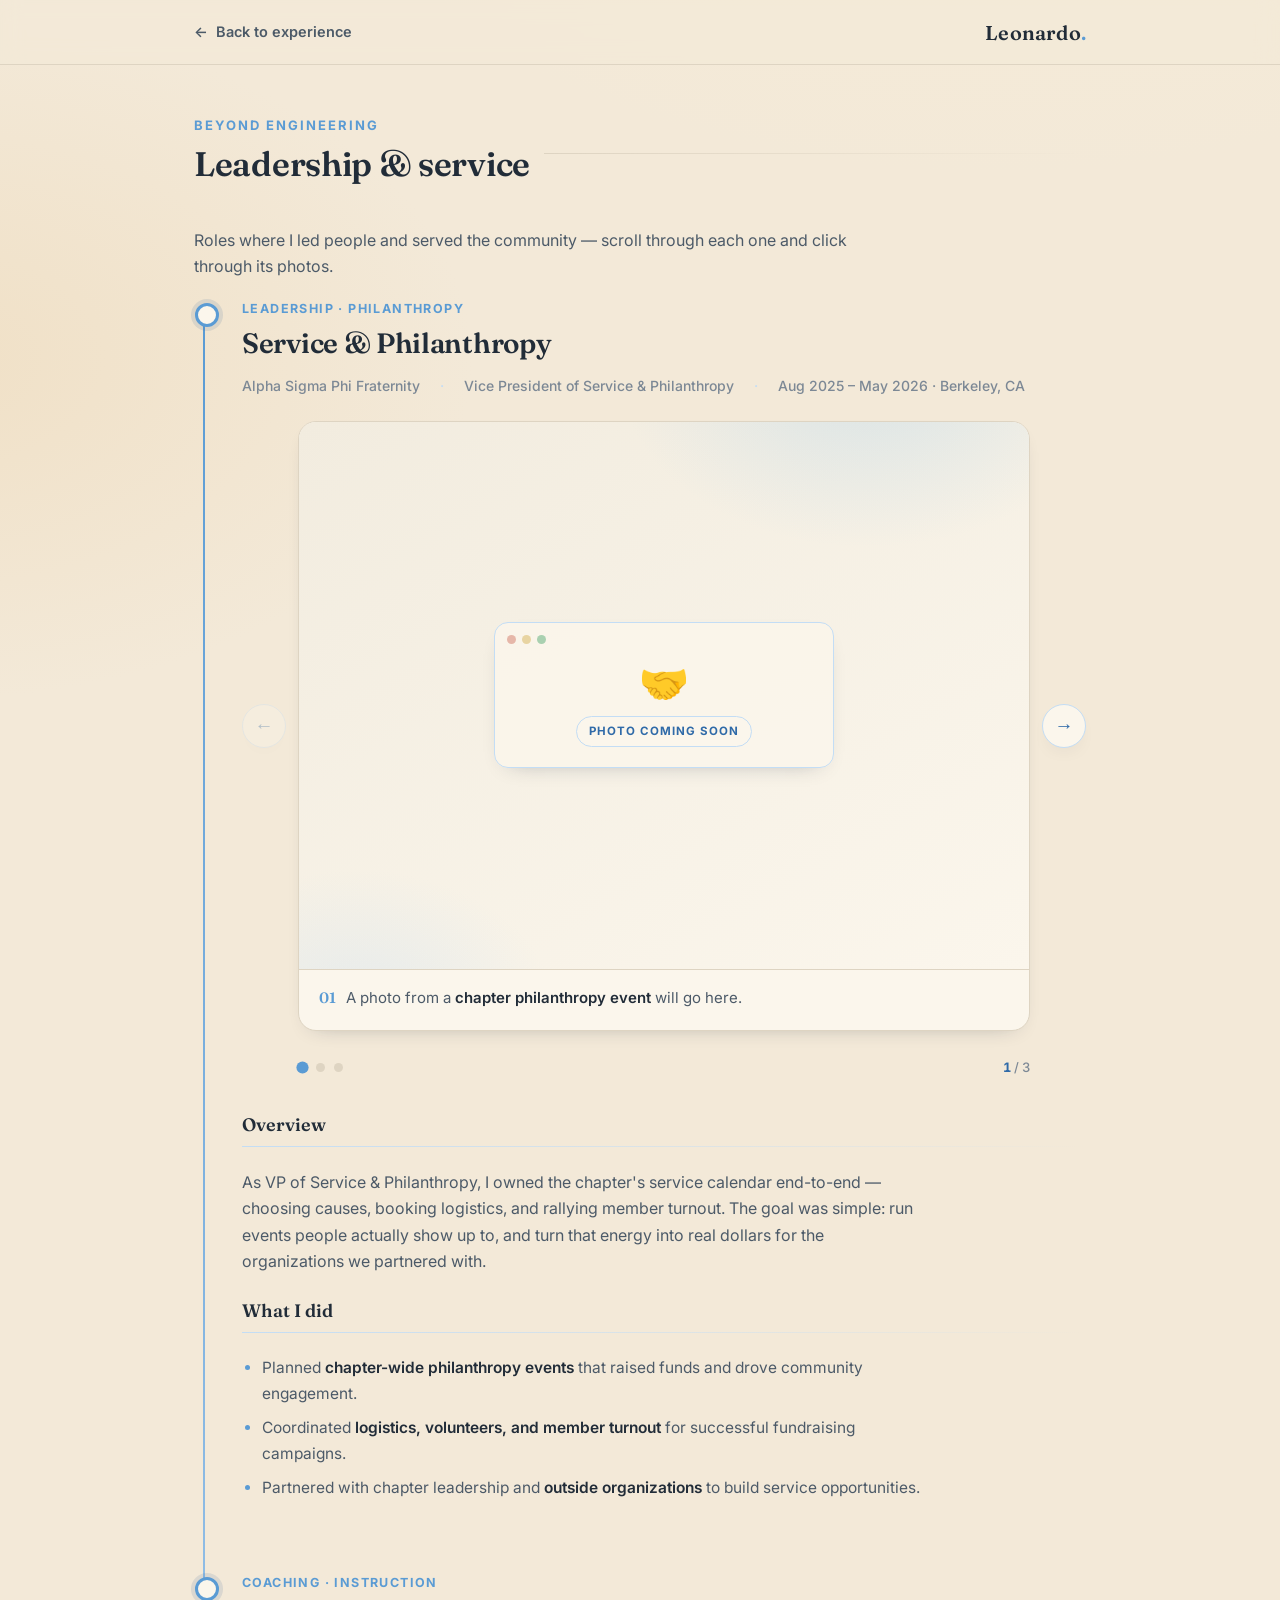
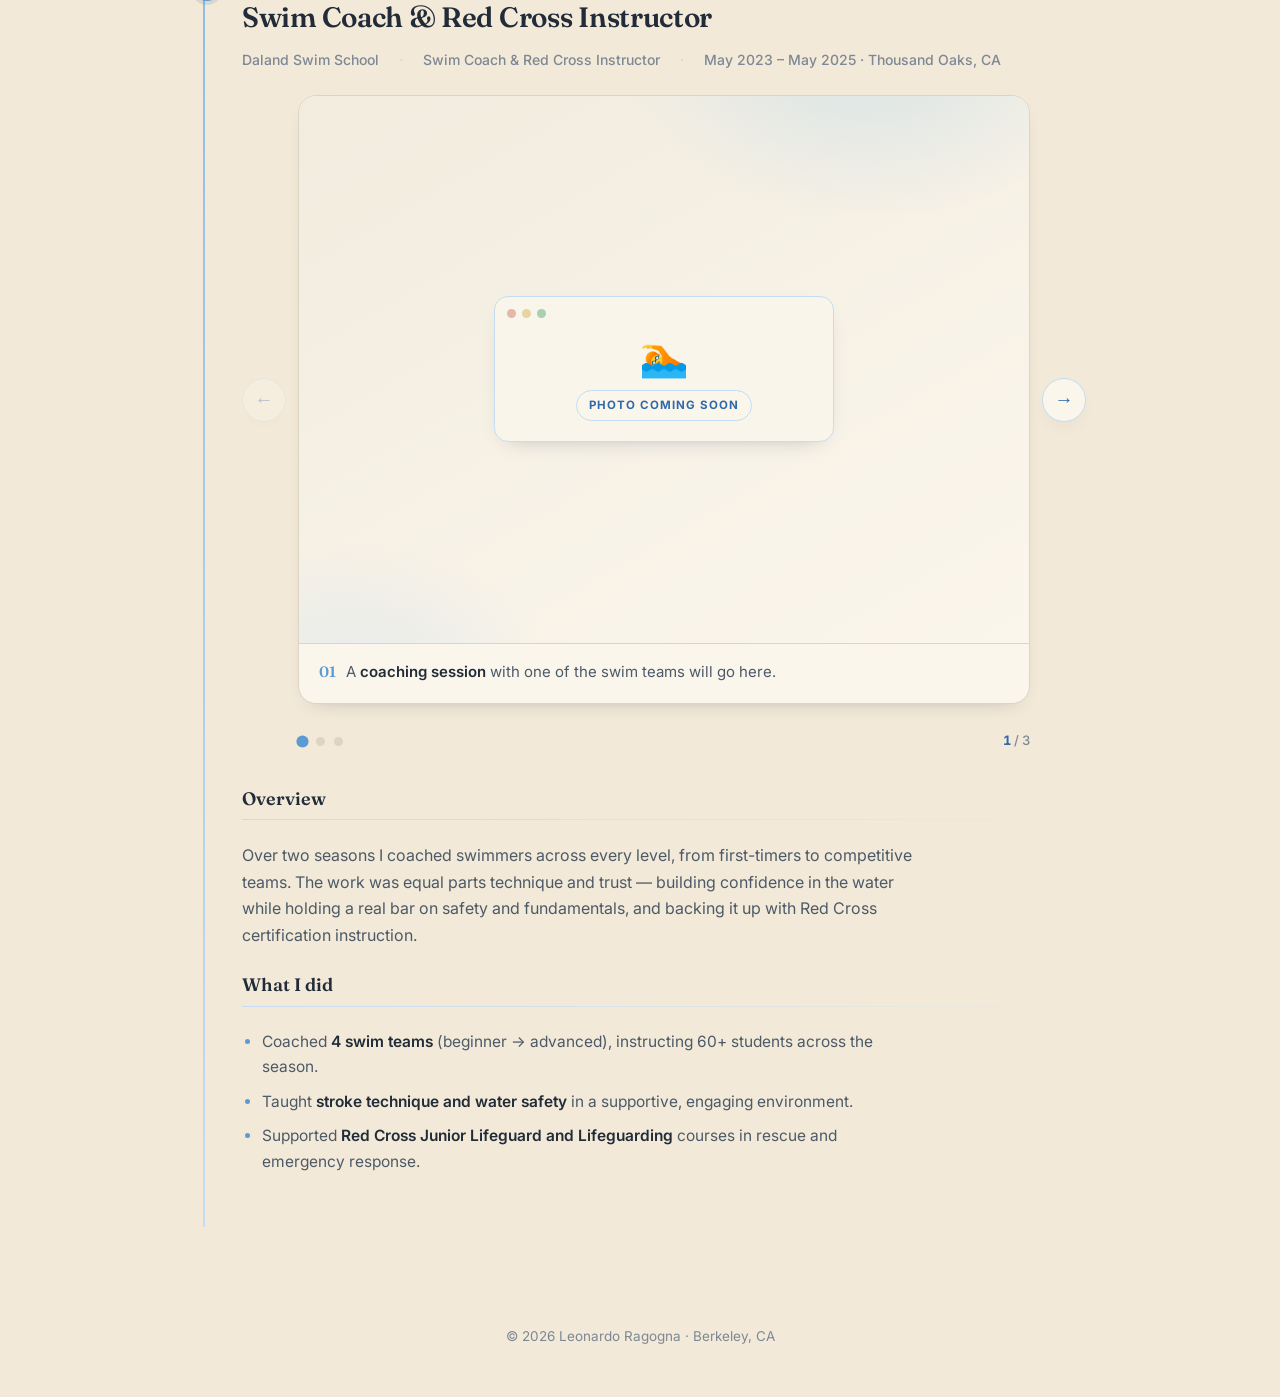
==== leadership.html @ 691c7466 "new changes" ====
<!DOCTYPE html>
<html lang="en">
<head>
  <meta charset="UTF-8" />
  <meta name="viewport" content="width=device-width, initial-scale=1" />
  <title>Leadership &amp; Service · Leonardo Ragogna</title>
  <meta name="description" content="Leadership and service roles — Alpha Sigma Phi service &amp; philanthropy and Daland Swim School coaching and Red Cross instruction, with a click-through gallery for each role." />
  <link rel="preconnect" href="https://fonts.googleapis.com" />
  <link rel="preconnect" href="https://fonts.gstatic.com" crossorigin />
  <link href="https://fonts.googleapis.com/css2?family=Fraunces:opsz,wght@9..144,400;9..144,500;9..144,600;9..144,700&family=Inter:wght@400;500;600;700&display=swap" rel="stylesheet" />
  <link rel="stylesheet" href="css/styles.css" />
  <link rel="stylesheet" href="css/project.css" />
</head>
<body>

  <nav class="proj-nav">
    <div class="wrap">
      <a class="back-link" href="index.html#experience"><span class="arrow">←</span> Back to experience</a>
      <div class="brand">Leonardo<span>.</span></div>
    </div>
  </nav>

  <main class="wrap">

    <section id="leadership">
      <div class="section-head">
        <div>
          <div class="kicker">Beyond engineering</div>
          <h2>Leadership &amp; service</h2>
        </div>
        <div class="rule"></div>
      </div>
      <p class="gintro">Roles where I led people and served the community — scroll through each one and click through its photos.</p>

      <div class="lead-timeline proj-body">

        <!-- ========== Alpha Sigma Phi ========== -->
        <article class="lead-role">
          <div class="tag">Leadership · Philanthropy</div>
          <h2 class="lead-title">Service &amp; Philanthropy</h2>
          <div class="proj-meta">
            <span>Alpha Sigma Phi Fraternity</span>
            <span class="sep">·</span>
            <span>Vice President of Service &amp; Philanthropy</span>
            <span class="sep">·</span>
            <span>Aug 2025 – May 2026 · Berkeley, CA</span>
          </div>

          <section class="proj-gallery">
            <div class="gallery" data-gallery>
              <button class="gbtn gprev" aria-label="Previous slide">←</button>
              <div class="gviewport">
                <div class="gtrack">
                  <figure class="gslide">
                    <div class="gmedia">
                      <div class="gph"><div class="gph-frame"><div class="gph-dots"><i></i><i></i><i></i></div><div class="gph-art">🤝</div><div class="gph-tag">Photo coming soon</div></div></div>
                    </div>
                    <figcaption><span class="gcap-k">01</span>A photo from a <strong>chapter philanthropy event</strong> will go here.</figcaption>
                  </figure>
                  <figure class="gslide">
                    <div class="gmedia">
                      <div class="gph"><div class="gph-frame"><div class="gph-dots"><i></i><i></i><i></i></div><div class="gph-art">📋</div><div class="gph-tag">Photo coming soon</div></div></div>
                    </div>
                    <figcaption><span class="gcap-k">02</span>Event <strong>planning &amp; volunteer coordination</strong> in action.</figcaption>
                  </figure>
                  <figure class="gslide">
                    <div class="gmedia">
                      <div class="gph"><div class="gph-frame"><div class="gph-dots"><i></i><i></i><i></i></div><div class="gph-art">💙</div><div class="gph-tag">Photo coming soon</div></div></div>
                    </div>
                    <figcaption><span class="gcap-k">03</span><strong>Community partnership</strong> or fundraising highlight.</figcaption>
                  </figure>
                </div>
              </div>
              <button class="gbtn gnext" aria-label="Next slide">→</button>
              <div class="gfoot">
                <div class="gdots"></div>
                <div class="gcount"><span class="gnow">1</span> / <span class="gtotal">3</span></div>
              </div>
            </div>
          </section>

          <h3>Overview</h3>
          <div class="sect-rule"></div>
          <p>
            As VP of Service &amp; Philanthropy, I owned the chapter's service calendar end-to-end — choosing
            causes, booking logistics, and rallying member turnout. The goal was simple: run events people
            actually show up to, and turn that energy into real dollars for the organizations we partnered with.
          </p>

          <h3>What I did</h3>
          <div class="sect-rule"></div>
          <ul class="proj-list">
            <li>Planned <strong>chapter-wide philanthropy events</strong> that raised funds and drove community engagement.</li>
            <li>Coordinated <strong>logistics, volunteers, and member turnout</strong> for successful fundraising campaigns.</li>
            <li>Partnered with chapter leadership and <strong>outside organizations</strong> to build service opportunities.</li>
          </ul>
        </article>

        <!-- ========== Daland Swim School ========== -->
        <article class="lead-role">
          <div class="tag">Coaching · Instruction</div>
          <h2 class="lead-title">Swim Coach &amp; Red Cross Instructor</h2>
          <div class="proj-meta">
            <span>Daland Swim School</span>
            <span class="sep">·</span>
            <span>Swim Coach &amp; Red Cross Instructor</span>
            <span class="sep">·</span>
            <span>May 2023 – May 2025 · Thousand Oaks, CA</span>
          </div>

          <section class="proj-gallery">
            <div class="gallery" data-gallery>
              <button class="gbtn gprev" aria-label="Previous slide">←</button>
              <div class="gviewport">
                <div class="gtrack">
                  <figure class="gslide">
                    <div class="gmedia">
                      <div class="gph"><div class="gph-frame"><div class="gph-dots"><i></i><i></i><i></i></div><div class="gph-art">🏊</div><div class="gph-tag">Photo coming soon</div></div></div>
                    </div>
                    <figcaption><span class="gcap-k">01</span>A <strong>coaching session</strong> with one of the swim teams will go here.</figcaption>
                  </figure>
                  <figure class="gslide">
                    <div class="gmedia">
                      <div class="gph"><div class="gph-frame"><div class="gph-dots"><i></i><i></i><i></i></div><div class="gph-art">🥽</div><div class="gph-tag">Photo coming soon</div></div></div>
                    </div>
                    <figcaption><span class="gcap-k">02</span><strong>Stroke technique &amp; water safety</strong> instruction.</figcaption>
                  </figure>
                  <figure class="gslide">
                    <div class="gmedia">
                      <div class="gph"><div class="gph-frame"><div class="gph-dots"><i></i><i></i><i></i></div><div class="gph-art">🛟</div><div class="gph-tag">Photo coming soon</div></div></div>
                    </div>
                    <figcaption><span class="gcap-k">03</span><strong>Red Cross lifeguard certification</strong> course support.</figcaption>
                  </figure>
                </div>
              </div>
              <button class="gbtn gnext" aria-label="Next slide">→</button>
              <div class="gfoot">
                <div class="gdots"></div>
                <div class="gcount"><span class="gnow">1</span> / <span class="gtotal">3</span></div>
              </div>
            </div>
          </section>

          <h3>Overview</h3>
          <div class="sect-rule"></div>
          <p>
            Over two seasons I coached swimmers across every level, from first-timers to competitive teams. The
            work was equal parts technique and trust — building confidence in the water while holding a real bar
            on safety and fundamentals, and backing it up with Red Cross certification instruction.
          </p>

          <h3>What I did</h3>
          <div class="sect-rule"></div>
          <ul class="proj-list">
            <li>Coached <strong>4 swim teams</strong> (beginner → advanced), instructing 60+ students across the season.</li>
            <li>Taught <strong>stroke technique and water safety</strong> in a supportive, engaging environment.</li>
            <li>Supported <strong>Red Cross Junior Lifeguard and Lifeguarding</strong> courses in rescue and emergency response.</li>
          </ul>
        </article>

      </div>
    </section>

  </main>

  <footer>
    © 2026 Leonardo Ragogna · Berkeley, CA
  </footer>

  <script src="js/cursor.js"></script>
  <script src="js/gallery.js"></script>

</body>
</html>
---- css/styles.css ----
:root {
  /* Beige canvas with a soft baby-blue accent */
  --bg:            #f3e9d8;
  --bg-warm:       #efe1cb;
  --surface:       #fbf6ec;
  --surface-alt:   #f2ecdf;
  --ink:           #212c38;
  --ink-soft:      #4c5a68;
  --ink-faint:     #7c8895;
  --accent:        #5a9bd4;   /* baby blue */
  --accent-deep:   #2f6aa8;   /* readable blue for links */
  --accent-soft:   #c3ddf5;   /* light baby blue */
  --baby:          #8ec5ef;   /* button baby blue */
  --baby-deep:     #6ea8dc;
  --line:          #ded4c2;
  --shadow:        0 18px 40px -24px rgba(28, 42, 64, 0.42);
  --shadow-sm:     0 8px 22px -16px rgba(28, 42, 64, 0.45);
}

* { box-sizing: border-box; }

html { scroll-behavior: smooth; }

body {
  margin: 0;
  font-family: "Inter", system-ui, sans-serif;
  color: var(--ink);
  background:
    radial-gradient(1200px 700px at 78% -8%, #f7ecd7 0%, rgba(247,236,215,0) 60%),
    radial-gradient(1000px 620px at -6% 12%, #f0e0c6 0%, rgba(240,224,198,0) 55%),
    var(--bg);
  line-height: 1.65;
  -webkit-font-smoothing: antialiased;
}

a { color: var(--accent-deep); text-decoration: none; }
a:hover { color: var(--accent); }

.wrap {
  max-width: 940px;
  margin: 0 auto;
  padding: 0 24px;
}

/* ---------- Nav ---------- */
nav {
  position: sticky;
  top: 0;
  z-index: 20;
  backdrop-filter: blur(10px);
  background: rgba(243, 233, 216, 0.78);
  border-bottom: 1px solid var(--line);
}
nav .wrap {
  display: flex;
  align-items: center;
  justify-content: space-between;
  height: 64px;
}
.brand {
  font-family: "Fraunces", serif;
  font-weight: 600;
  font-size: 20px;
  letter-spacing: 0.2px;
  color: var(--ink);
}
.brand span { color: var(--accent); }
.nav-links { display: flex; gap: 26px; }
.nav-links a {
  font-size: 14.5px;
  font-weight: 500;
  color: var(--ink-soft);
}
.nav-links a:hover { color: var(--accent-deep); }
@media (max-width: 640px) { .nav-links { display: none; } }

/* ---------- Hero ---------- */
header { padding: 72px 0 40px; }
.hero {
  display: grid;
  grid-template-columns: 1.5fr auto;
  gap: 48px;
  align-items: center;
}
@media (max-width: 720px) {
  .hero { grid-template-columns: 1fr; gap: 32px; text-align: center; }
}

.badge {
  display: inline-flex;
  align-items: center;
  gap: 8px;
  background: var(--surface);
  border: 1px solid var(--accent-soft);
  color: var(--accent-deep);
  font-weight: 600;
  font-size: 13px;
  letter-spacing: 0.3px;
  padding: 7px 14px;
  border-radius: 999px;
  box-shadow: var(--shadow-sm);
}
.badge .dot {
  width: 8px; height: 8px; border-radius: 50%;
  background: var(--accent);
  box-shadow: 0 0 0 4px rgba(63, 109, 158, 0.20);
}

h1 {
  font-family: "Fraunces", serif;
  font-weight: 600;
  font-size: clamp(40px, 7vw, 66px);
  line-height: 1.02;
  margin: 20px 0 14px;
  letter-spacing: -0.5px;
  color: var(--ink);
}
.tagline {
  font-size: clamp(17px, 2.4vw, 20px);
  color: var(--ink-soft);
  max-width: 40ch;
  margin: 0 auto;
}
@media (min-width: 721px) { .tagline { margin: 0; } }

.hero-meta {
  display: flex;
  flex-wrap: wrap;
  gap: 8px 16px;
  margin-top: 16px;
  font-size: 14px;
  color: var(--ink-faint);
  font-weight: 500;
}
.hero-meta span { display: inline-flex; align-items: center; gap: 6px; }
.hero-meta .sep { color: var(--accent-soft); }
@media (max-width: 720px) { .hero-meta { justify-content: center; } }

.hero-cta {
  display: flex;
  gap: 14px;
  margin-top: 28px;
  flex-wrap: wrap;
}
@media (max-width: 720px) { .hero-cta { justify-content: center; } }

.btn {
  display: inline-flex;
  align-items: center;
  gap: 8px;
  font-weight: 600;
  font-size: 15px;
  padding: 12px 22px;
  border-radius: 12px;
  transition: transform .15s ease, box-shadow .15s ease;
}
.btn-primary {
  background: linear-gradient(180deg, var(--baby) 0%, var(--baby-deep) 100%);
  color: #14314e;
  box-shadow: var(--shadow);
}
.btn-primary:hover { transform: translateY(-2px); color: #0e2438; filter: brightness(1.04); }
.btn-ghost {
  background: var(--surface);
  color: var(--ink);
  border: 1px solid var(--line);
}
.btn-ghost:hover { transform: translateY(-2px); border-color: var(--accent-soft); }

/* ---------- Portrait ---------- */
.portrait {
  position: relative;
  width: 230px;
  height: 230px;
  justify-self: center;
}
.portrait::before {
  content: "";
  position: absolute;
  inset: -14px;
  border-radius: 50%;
  background: conic-gradient(from 140deg, var(--accent-soft), #eaf1f8, var(--accent-soft), #cbdcec, var(--accent-soft));
  filter: blur(2px);
  opacity: .9;
}
.portrait img,
.portrait .fallback {
  position: relative;
  width: 230px;
  height: 230px;
  border-radius: 50%;
  object-fit: cover;
  object-position: center 22%;
  border: 5px solid var(--surface);
  box-shadow: var(--shadow);
  display: block;
}
.portrait .fallback {
  display: flex;
  align-items: center;
  justify-content: center;
  font-family: "Fraunces", serif;
  font-size: 74px;
  font-weight: 600;
  color: var(--accent-deep);
  background: radial-gradient(circle at 30% 25%, #eaf1f8, #c2d5e7);
  letter-spacing: 2px;
}

/* ---------- Sections ---------- */
section { padding: 50px 0; }
.section-head {
  display: flex;
  align-items: center;
  gap: 14px;
  margin-bottom: 34px;
}
.section-head h2 {
  font-family: "Fraunces", serif;
  font-weight: 600;
  font-size: clamp(26px, 4vw, 34px);
  margin: 0;
  color: var(--ink);
  letter-spacing: -0.3px;
}
.section-head .rule {
  flex: 1;
  height: 1px;
  background: linear-gradient(90deg, var(--line), rgba(227,211,186,0));
}
.kicker {
  font-size: 13px;
  font-weight: 700;
  letter-spacing: 2px;
  text-transform: uppercase;
  color: var(--accent);
}

/* ---------- About ---------- */
.about {
  background: var(--surface);
  border: 1px solid var(--line);
  border-radius: 20px;
  padding: 34px 36px;
  box-shadow: var(--shadow-sm);
  font-size: 17.5px;
  color: var(--ink-soft);
}
.about strong { color: var(--ink); font-weight: 600; }

.facts {
  display: grid;
  grid-template-columns: repeat(4, 1fr);
  gap: 16px;
  margin-top: 26px;
}
.facts.facts-3 { grid-template-columns: repeat(3, 1fr); }
@media (max-width: 640px) { .facts, .facts.facts-3 { grid-template-columns: repeat(2, 1fr); } }
.fact {
  background: var(--surface);
  border: 1px solid var(--line);
  border-radius: 16px;
  padding: 18px 16px;
  text-align: center;
  box-shadow: var(--shadow-sm);
}
.fact b {
  display: block;
  font-family: "Fraunces", serif;
  font-size: 28px;
  color: var(--accent-deep);
  line-height: 1.1;
}
.fact span { font-size: 13px; color: var(--ink-faint); }

/* ---------- Timeline ---------- */
.timeline { position: relative; }
.timeline::before {
  content: "";
  position: absolute;
  left: 9px;
  top: 6px;
  bottom: 6px;
  width: 2px;
  background: linear-gradient(180deg, var(--accent-soft), var(--line));
}
.job {
  position: relative;
  padding: 0 0 34px 42px;
}
.job::before {
  content: "";
  position: absolute;
  left: 2px;
  top: 6px;
  width: 16px; height: 16px;
  border-radius: 50%;
  background: var(--surface);
  border: 3px solid var(--accent);
  box-shadow: 0 0 0 4px rgba(63,109,158,.14);
}
.job-top {
  display: flex;
  justify-content: space-between;
  flex-wrap: wrap;
  gap: 4px 16px;
  align-items: baseline;
}
.job h3 {
  font-size: 19px;
  margin: 0;
  color: var(--ink);
  font-weight: 600;
}
.job .when {
  font-size: 13.5px;
  color: var(--ink-faint);
  font-weight: 500;
  white-space: nowrap;
}
.job .role {
  font-weight: 600;
  color: var(--accent-deep);
  font-size: 14.5px;
  margin: 2px 0 12px;
}
.job ul {
  margin: 0;
  padding-left: 18px;
  color: var(--ink-soft);
  font-size: 15.5px;
}
.job ul li { margin-bottom: 7px; }
.job ul li::marker { color: var(--accent-soft); }

/* Link to the leadership & service roles page */
.more-exp {
  position: relative;
  display: inline-flex;
  align-items: center;
  gap: 10px;
  margin: 2px 0 0 42px;
  padding: 10px 20px;
  font-family: "Inter", sans-serif;
  font-size: 14px;
  font-weight: 600;
  color: var(--accent-deep);
  background: var(--surface);
  border: 1px solid var(--accent-soft);
  border-radius: 999px;
  box-shadow: var(--shadow-sm);
  transition: transform .2s ease, border-color .2s ease, background .2s ease;
}
.more-exp:hover { transform: translateY(-2px); border-color: var(--accent); }
.more-exp .more-exp-ic {
  font-size: 16px;
  line-height: 1;
  transition: transform .25s ease;
}
.more-exp:hover .more-exp-ic { transform: translateX(4px); }
@media (prefers-reduced-motion: reduce) {
  .more-exp { transition: none; }
}

/* ---------- Projects ---------- */
.cards {
  display: grid;
  grid-template-columns: repeat(2, 1fr);
  gap: 20px;
  perspective: 1000px;      /* 3D depth for the tilt effect */
}
@media (max-width: 640px) { .cards { grid-template-columns: 1fr; } }
.card {
  position: relative;
  display: block;
  background: var(--surface);
  border: 1px solid var(--line);
  border-radius: 18px;
  padding: 26px;
  box-shadow: var(--shadow-sm);
  color: inherit;
  text-decoration: none;
  overflow: hidden;
  transform-style: preserve-3d;
  transition: transform .4s cubic-bezier(.22,1,.36,1), box-shadow .3s ease, border-color .3s ease;
  will-change: transform;
}
/* JS drives the rotation; this hover is the graceful fallback */
.card:hover { box-shadow: var(--shadow); border-color: var(--accent-soft); }
.card.is-tilting { transition: box-shadow .3s ease, border-color .3s ease; }
.card:focus-visible {
  outline: 3px solid var(--accent-soft);
  outline-offset: 3px;
}
/* Mouse-following sheen */
.card-glare {
  position: absolute;
  inset: 0;
  border-radius: inherit;
  pointer-events: none;
  opacity: 0;
  transition: opacity .3s ease;
  z-index: 1;
}
.card-inner {
  position: relative;
  display: block;
  z-index: 2;
  transform: translateZ(28px);   /* content floats above the card face */
}
.card .tag {
  font-size: 12px;
  font-weight: 700;
  letter-spacing: 1.2px;
  text-transform: uppercase;
  color: var(--accent);
}
.card h3 {
  font-family: "Fraunces", serif;
  font-weight: 600;
  font-size: 21px;
  margin: 8px 0 10px;
  color: var(--ink);
}
.card p { margin: 0 0 14px; color: var(--ink-soft); font-size: 15px; }
.card-cta {
  display: inline-flex;
  align-items: center;
  gap: 7px;
  margin-top: 16px;
  font-size: 13.5px;
  font-weight: 600;
  letter-spacing: .3px;
  color: var(--accent-deep);
}
.card-cta .arrow { transition: transform .25s ease; }
.card:hover .card-cta .arrow { transform: translateX(5px); }

/* Click-to-open: a couple of spins, then zoom + fade into the project page */
.card.spinning {
  animation: cardSpin 1.25s cubic-bezier(.55, 0, .45, 1) forwards;
  pointer-events: none;
  z-index: 5;
}
.card.spinning .card-glare { opacity: 0 !important; }
@keyframes cardSpin {
  0%   { transform: rotateY(0deg) scale(1);        opacity: 1; box-shadow: var(--shadow); }
  12%  { transform: rotateY(0deg) scale(1.05);     opacity: 1; box-shadow: var(--shadow); }
  70%  { transform: rotateY(720deg) scale(1.08);   opacity: 1; box-shadow: var(--shadow); }
  100% { transform: rotateY(900deg) scale(.62);    opacity: 0; box-shadow: var(--shadow); }
}

@media (prefers-reduced-motion: reduce) {
  .card { transition: box-shadow .2s ease, border-color .2s ease; transform: none !important; }
  .card-glare { display: none; }
  .card.spinning { animation: none; }
}

/* Same mouse-follow movement on the other card tiles across the page */
.fact[data-tilt],
.org-card[data-tilt],
.edu-card[data-tilt],
.skill-col[data-tilt] {
  transition: transform .4s cubic-bezier(.22, 1, .36, 1), box-shadow .3s ease, border-color .3s ease;
  will-change: transform;
}
.fact.is-tilting,
.org-card.is-tilting,
.edu-card.is-tilting,
.skill-col.is-tilting {
  transition: box-shadow .3s ease, border-color .3s ease;
}
@media (prefers-reduced-motion: reduce) {
  .fact[data-tilt],
  .org-card[data-tilt],
  .edu-card[data-tilt],
  .skill-col[data-tilt] { transform: none !important; }
}
.chips { display: flex; flex-wrap: wrap; gap: 7px; }
.chip {
  font-size: 12.5px;
  font-weight: 500;
  color: var(--accent-deep);
  background: var(--surface-alt);
  border: 1px solid var(--accent-soft);
  padding: 4px 11px;
  border-radius: 999px;
}

/* ---------- Skills ---------- */
.skill-grid {
  display: grid;
  grid-template-columns: repeat(auto-fit, minmax(200px, 1fr));
  gap: 20px;
}
@media (max-width: 720px) { .skill-grid { grid-template-columns: 1fr; } }
.skill-col {
  background: var(--surface);
  border: 1px solid var(--line);
  border-radius: 18px;
  padding: 24px;
  box-shadow: var(--shadow-sm);
}
.skill-col h4 {
  margin: 0 0 14px;
  font-size: 15px;
  color: var(--ink);
  display: flex; align-items: center; gap: 8px;
}
.skill-col h4 .ic {
  width: 26px; height: 26px; border-radius: 8px;
  background: var(--surface-alt);
  border: 1px solid var(--accent-soft);
  display: grid; place-items: center;
  font-size: 14px;
}
.skill-col .chips { gap: 8px; }
.langs { display: flex; flex-direction: column; gap: 12px; }
.lang-row { display: flex; justify-content: space-between; font-size: 15px; }
.lang-row span:first-child { color: var(--ink); font-weight: 500; }
.lang-row span:last-child { color: var(--ink-faint); font-size: 13px; }

/* ---------- Organizations ---------- */
.orgs {
  display: grid;
  grid-template-columns: repeat(3, 1fr);
  gap: 20px;
}
@media (max-width: 720px) { .orgs { grid-template-columns: 1fr; } }
.org-card {
  background: var(--surface);
  border: 1px solid var(--line);
  border-radius: 18px;
  padding: 24px;
  box-shadow: var(--shadow-sm);
  transition: transform .18s ease, box-shadow .18s ease;
}
.org-card:hover { transform: translateY(-4px); box-shadow: var(--shadow); }
.org-card .org-ic {
  width: 34px; height: 4px;
  border-radius: 999px;
  background: var(--accent);
  margin-bottom: 16px;
}
.org-card h3 {
  font-family: "Fraunces", serif;
  font-weight: 600;
  font-size: 19px;
  margin: 0 0 2px;
  color: var(--ink);
}
.org-card .org-role {
  font-size: 13px;
  font-weight: 600;
  color: var(--accent-deep);
  margin-bottom: 10px;
}
.org-card p { margin: 0; color: var(--ink-soft); font-size: 14.5px; }

/* ---------- Education strip ---------- */
.edu {
  display: grid;
  grid-template-columns: 1.3fr 1fr;
  gap: 20px;
}
@media (max-width: 720px) { .edu { grid-template-columns: 1fr; } }
.edu-card {
  background: linear-gradient(155deg, var(--surface) 0%, var(--surface-alt) 100%);
  border: 1px solid var(--line);
  border-radius: 18px;
  padding: 28px;
  box-shadow: var(--shadow-sm);
}
.edu-card h3 { font-family:"Fraunces",serif; margin: 0 0 4px; font-size: 22px; color: var(--ink); }
.edu-card .sub { color: var(--accent-deep); font-weight: 600; font-size: 15px; }
.edu-card .gpa {
  float: right;
  font-family: "Fraunces", serif;
  font-size: 20px;
  color: var(--accent-deep);
}
.award-list { margin: 16px 0 0; padding: 0; list-style: none; }
.award-list li {
  padding: 7px 0;
  border-top: 1px solid var(--line);
  font-size: 14.5px;
  color: var(--ink-soft);
}
.award-list li b { color: var(--ink); font-weight: 600; }

/* ---------- Contact ---------- */
.contact {
  text-align: center;
  background: var(--surface);
  border: 1px solid var(--line);
  border-radius: 24px;
  padding: 48px 30px;
  box-shadow: var(--shadow);
}
.contact h2 {
  font-family: "Fraunces", serif;
  font-size: clamp(28px, 5vw, 40px);
  margin: 0 0 10px;
  color: var(--ink);
}
.contact p { color: var(--ink-soft); margin: 0 auto 26px; max-width: 46ch; }
.contact-links { display: flex; gap: 14px; justify-content: center; flex-wrap: wrap; }

footer {
  text-align: center;
  padding: 40px 0 50px;
  color: var(--ink-faint);
  font-size: 13.5px;
}

/* ================= Robot boot-up intro ================= */
.intro {
  position: fixed;
  inset: 0;
  z-index: 100;
  display: grid;
  place-items: center;
  cursor: pointer;
  background:
    radial-gradient(900px 620px at 50% 34%, #f8eed9 0%, rgba(248,238,217,0) 62%),
    radial-gradient(700px 500px at 78% 8%, #eaf2fb 0%, rgba(234,242,251,0) 60%),
    var(--bg);
  transition: transform .95s cubic-bezier(.76,0,.24,1);
  will-change: transform;
}
.intro:focus-visible { outline: 3px solid var(--accent-soft); outline-offset: -6px; }
.intro.leaving { transform: translateY(-108%); }
body.intro-lock { overflow: hidden; }

.intro-inner { text-align: center; }

.intro-hint {
  margin: 34px 0 0;
  font-family: "Inter", sans-serif;
  font-size: 13px;
  font-weight: 600;
  letter-spacing: 2.5px;
  text-transform: uppercase;
  color: var(--ink-faint);
  animation: hintPulse 1.8s ease-in-out infinite;
}
.intro.booting .intro-hint { opacity: 0; transition: opacity .25s ease; }
@keyframes hintPulse { 0%,100% { opacity: .55; } 50% { opacity: 1; } }

/* ---- The robot ---- */
.bot {
  --steel:  #33475b;
  --steel2: #26384a;
  --panel:  #40566c;
  position: relative;
  width: 150px;
  height: 176px;
  margin: 0 auto;
  animation: botBob 2.6s ease-in-out infinite;
  transform-origin: 50% 90%;
}
.intro.booting .bot { animation: botLaunch 1.25s cubic-bezier(.34,1.56,.64,1) forwards; }

@keyframes botBob {
  0%,100% { transform: translateY(0); }
  50%     { transform: translateY(-9px); }
}
@keyframes botLaunch {
  0%   { transform: translateY(0) scale(1); }
  18%  { transform: translateY(9px) scale(1.05, .95); }   /* crouch */
  46%  { transform: translateY(-14px) scale(.97, 1.05); }  /* spring */
  100% { transform: translateY(-20px) scale(1); }
}

/* antenna */
.bot-antenna {
  position: absolute;
  top: -20px; left: 50%;
  width: 3px; height: 20px;
  background: var(--steel2);
  transform: translateX(-50%);
  border-radius: 3px;
}
.bot-antenna .tip {
  position: absolute;
  top: -7px; left: 50%;
  width: 12px; height: 12px;
  border-radius: 50%;
  transform: translateX(-50%);
  background: var(--baby);
  box-shadow: 0 0 10px 2px rgba(142,197,239,.8);
  animation: tipBlink 1.1s steps(1) infinite;
}
@keyframes tipBlink { 0%,55% { opacity: 1; } 56%,100% { opacity: .3; } }

/* head */
.bot-head {
  position: absolute;
  top: 0; left: 50%;
  transform: translateX(-50%);
  width: 118px; height: 80px;
  background: linear-gradient(160deg, var(--steel) 0%, var(--steel2) 100%);
  border-radius: 22px;
  box-shadow: inset 0 3px 0 rgba(255,255,255,.06), var(--shadow-sm);
}
.bot-eye {
  position: absolute;
  top: 26px;
  width: 26px; height: 26px;
  border-radius: 50%;
  background: radial-gradient(circle at 35% 30%, #eaf6ff, var(--baby) 55%, var(--baby-deep));
  box-shadow: 0 0 12px 2px rgba(142,197,239,.75);
  animation: eyeBlink 4s ease-in-out infinite;
}
.bot-eye.left  { left: 24px; }
.bot-eye.right { right: 24px; }
@keyframes eyeBlink {
  0%,92%,100% { transform: scaleY(1); }
  95%         { transform: scaleY(.12); }
}
.intro.booting .bot-eye {
  animation: eyeBoot .5s ease-in-out;
  background: radial-gradient(circle at 35% 30%, #ffffff, #b9e0ff 50%, var(--baby-deep));
  box-shadow: 0 0 18px 5px rgba(142,197,239,.95);
}
@keyframes eyeBoot { 0%,100% { transform: scale(1); } 50% { transform: scale(1.25); } }
.bot-mouth {
  position: absolute;
  bottom: 12px; left: 50%;
  transform: translateX(-50%);
  width: 44px; height: 6px;
  border-radius: 4px;
  background: repeating-linear-gradient(90deg, var(--panel) 0 5px, transparent 5px 9px);
  opacity: .9;
}

.bot-neck {
  position: absolute;
  top: 80px; left: 50%;
  transform: translateX(-50%);
  width: 16px; height: 12px;
  background: var(--steel2);
}

/* body */
.bot-body {
  position: absolute;
  top: 90px; left: 50%;
  transform: translateX(-50%);
  width: 104px; height: 66px;
  background: linear-gradient(160deg, var(--steel) 0%, var(--steel2) 100%);
  border-radius: 18px;
  box-shadow: inset 0 3px 0 rgba(255,255,255,.06), var(--shadow-sm);
}
.bot-chest {
  position: absolute;
  top: 14px; left: 50%;
  transform: translateX(-50%);
  width: 46px; height: 30px;
  border-radius: 8px;
  background: var(--steel2);
  border: 2px solid var(--baby-deep);
  box-shadow: 0 0 8px rgba(142,197,239,.4) inset;
}
.bot-chest::after {
  content: "";
  position: absolute;
  inset: 6px;
  border-radius: 4px;
  background: linear-gradient(180deg, var(--baby), var(--baby-deep));
  opacity: .85;
}
.bot-arm {
  position: absolute;
  top: 8px;
  width: 12px; height: 44px;
  border-radius: 8px;
  background: linear-gradient(180deg, var(--panel), var(--steel2));
  transform-origin: 50% 6px;
}
.bot-arm.left  { left: -16px; }
.bot-arm.right { right: -16px; animation: armIdle 2.6s ease-in-out infinite; }
@keyframes armIdle { 0%,100% { transform: rotate(4deg); } 50% { transform: rotate(-6deg); } }
.intro.booting .bot-arm.right { animation: wave .5s ease-in-out 3; }
@keyframes wave { 0%,100% { transform: rotate(8deg); } 50% { transform: rotate(-42deg); } }

/* wheels */
.bot-wheels {
  position: absolute;
  bottom: 0; left: 50%;
  transform: translateX(-50%);
  display: flex; gap: 34px;
}
.bot-wheels span {
  width: 26px; height: 26px;
  border-radius: 50%;
  background: var(--steel2);
  border: 4px solid var(--panel);
}
.bot-wheels span::after {
  content: "";
  display: block;
  width: 6px; height: 6px;
  margin: 4px auto;
  border-radius: 50%;
  background: var(--baby);
}
.intro.booting .bot-wheels span { animation: roll .5s linear infinite; }
@keyframes roll { to { transform: rotate(360deg); } }

.bot-shadow {
  position: absolute;
  bottom: -14px; left: 50%;
  transform: translateX(-50%);
  width: 120px; height: 16px;
  border-radius: 50%;
  background: radial-gradient(ellipse, rgba(28,42,64,.22), transparent 70%);
  animation: shadowBob 2.6s ease-in-out infinite;
}
@keyframes shadowBob { 0%,100% { transform: translateX(-50%) scale(1); opacity: .8; } 50% { transform: translateX(-50%) scale(.82); opacity: .5; } }

@media (prefers-reduced-motion: reduce) {
  .bot, .bot-arm.right, .bot-shadow, .intro-hint,
  .bot-antenna .tip, .bot-eye { animation: none !important; }
  .intro { transition: opacity .3s ease; }
}

/* ================= Custom circle cursor ================= */
.cursor-ring,
.cursor-dot {
  position: fixed;
  top: 0;
  left: 0;
  border-radius: 50%;
  pointer-events: none;
  z-index: 9999;
  opacity: 0;
  will-change: transform;
}
.cursor-ring {
  width: 26px;
  height: 26px;
  margin: -13px 0 0 -13px;
  border: 1.5px solid rgba(47, 106, 168, .55);   /* --accent-deep, soft */
  transition: opacity .3s ease, width .25s ease, height .25s ease,
              margin .25s ease, background-color .25s ease, border-color .25s ease;
}
.cursor-dot {
  width: 6px;
  height: 6px;
  margin: -3px 0 0 -3px;
  background: var(--accent-deep);
  transition: opacity .25s ease, width .18s ease, height .18s ease, margin .18s ease;
}

/* Reveal once the pointer is on the page */
body.cursor-active .cursor-ring,
body.cursor-active .cursor-dot { opacity: 1; }

/* Grow the ring a little over interactive elements */
body.cursor-hover .cursor-ring {
  width: 44px;
  height: 44px;
  margin: -22px 0 0 -22px;
  background-color: rgba(90, 155, 212, .10);
  border-color: rgba(47, 106, 168, .8);
}
body.cursor-hover .cursor-dot {
  width: 0;
  height: 0;
  margin: 0;
}

/* Pressed state — a quick squeeze */
body.cursor-down .cursor-ring {
  width: 20px;
  height: 20px;
  margin: -10px 0 0 -10px;
}

/* Hide the native cursor only while the custom one is active on a real pointer */
@media (hover: hover) and (pointer: fine) {
  body.cursor-active,
  body.cursor-active a,
  body.cursor-active button,
  body.cursor-active .card,
  body.cursor-active [role="button"] { cursor: none; }
  /* keep a usable caret in text fields */
  body.cursor-active input,
  body.cursor-active textarea { cursor: auto; }
}

@media (prefers-reduced-motion: reduce) {
  .cursor-ring { transition: opacity .3s ease; }
}
---- css/project.css ----
/* ================= Project detail pages ================= */

.proj-nav .wrap {
  display: flex;
  align-items: center;
  justify-content: space-between;
  height: 64px;
}
.back-link {
  display: inline-flex;
  align-items: center;
  gap: 8px;
  font-size: 14.5px;
  font-weight: 600;
  color: var(--ink-soft);
}
.back-link:hover { color: var(--accent-deep); }
.back-link .arrow { transition: transform .25s ease; }
.back-link:hover .arrow { transform: translateX(-4px); }

/* ---------- Project hero ---------- */
.proj-hero { padding: 56px 0 26px; }
.proj-hero .tag {
  font-size: 12.5px;
  font-weight: 700;
  letter-spacing: 1.4px;
  text-transform: uppercase;
  color: var(--accent);
}
.proj-hero h1 {
  font-size: clamp(32px, 6vw, 52px);
  margin: 12px 0 16px;
  max-width: 20ch;
}
.proj-lead {
  font-size: clamp(17px, 2.3vw, 20px);
  color: var(--ink-soft);
  max-width: 60ch;
  margin: 0;
}
.proj-lead strong { color: var(--ink); font-weight: 600; }

.proj-meta {
  display: flex;
  flex-wrap: wrap;
  gap: 10px 20px;
  margin-top: 22px;
  font-size: 14px;
  color: var(--ink-faint);
  font-weight: 500;
}
.proj-meta span { display: inline-flex; align-items: center; gap: 7px; }
.proj-meta .sep { color: var(--accent-soft); }

.proj-actions {
  display: flex;
  gap: 12px;
  flex-wrap: wrap;
  margin-top: 28px;
}

/* ---------- Body ---------- */
.proj-body { padding-bottom: 40px; }
.proj-body section {
  padding: 0;
  margin-bottom: 46px;
}
.proj-body h2 {
  font-family: "Fraunces", serif;
  font-weight: 600;
  font-size: clamp(22px, 3.4vw, 28px);
  color: var(--ink);
  margin: 0 0 8px;
  letter-spacing: -0.3px;
}
.proj-body h2 .num {
  color: var(--accent);
  font-size: 0.7em;
  margin-right: 10px;
  vertical-align: 2px;
}
.proj-body h3 {
  font-family: "Fraunces", serif;
  font-weight: 600;
  font-size: 18px;
  color: var(--ink);
  margin: 22px 0 6px;
}
.proj-body p {
  color: var(--ink-soft);
  font-size: 16px;
  margin: 10px 0;
  max-width: 68ch;
}
.proj-body p strong { color: var(--ink); font-weight: 600; }
.proj-body a { color: var(--accent-deep); font-weight: 500; }
.proj-body a:hover { color: var(--accent); }

.sect-rule {
  height: 1px;
  background: linear-gradient(90deg, var(--accent-soft), rgba(227,211,186,0));
  margin: 0 0 22px;
}

/* Bulleted feature lists */
.proj-list {
  margin: 12px 0;
  padding-left: 20px;
  color: var(--ink-soft);
  font-size: 15.5px;
  max-width: 68ch;
}
.proj-list li { margin-bottom: 9px; }
.proj-list li::marker { color: var(--accent); }
.proj-list li strong { color: var(--ink); font-weight: 600; }

/* Highlight / stat tiles */
.stat-grid {
  display: grid;
  grid-template-columns: repeat(auto-fit, minmax(150px, 1fr));
  gap: 16px;
  margin: 6px 0 4px;
}
.stat {
  background: linear-gradient(155deg, var(--surface) 0%, var(--surface-alt) 100%);
  border: 1px solid var(--line);
  border-radius: 16px;
  padding: 20px;
  box-shadow: var(--shadow-sm);
}
.stat b {
  display: block;
  font-family: "Fraunces", serif;
  font-size: 26px;
  color: var(--accent-deep);
  line-height: 1.1;
  margin-bottom: 4px;
}
.stat span { font-size: 13.5px; color: var(--ink-faint); }

/* Domain / feature cards */
.feature-grid {
  display: grid;
  grid-template-columns: repeat(auto-fit, minmax(230px, 1fr));
  gap: 16px;
  margin: 6px 0;
}
.feature {
  background: var(--surface);
  border: 1px solid var(--line);
  border-radius: 16px;
  padding: 22px;
  box-shadow: var(--shadow-sm);
}
.feature .feature-ic {
  width: 34px; height: 34px;
  border-radius: 9px;
  display: grid; place-items: center;
  font-family: "Fraunces", serif;
  font-weight: 600;
  font-size: 15px;
  color: var(--accent-deep);
  background: var(--surface-alt);
  border: 1px solid var(--accent-soft);
  margin-bottom: 14px;
}
.feature h3 { margin: 0 0 6px; font-size: 16px; }
.feature p { margin: 0; font-size: 14.5px; }

/* Flow / architecture strip */
.flow {
  display: flex;
  flex-wrap: wrap;
  align-items: stretch;
  gap: 10px;
  margin: 10px 0;
}
.flow-step {
  flex: 1 1 130px;
  background: var(--surface);
  border: 1px solid var(--accent-soft);
  border-radius: 14px;
  padding: 16px 14px;
  text-align: center;
  box-shadow: var(--shadow-sm);
}
.flow-step .fs-k {
  font-size: 11px;
  font-weight: 700;
  letter-spacing: 1px;
  text-transform: uppercase;
  color: var(--accent);
}
.flow-step .fs-t { font-size: 14px; color: var(--ink); font-weight: 600; margin-top: 4px; }
.flow-step .fs-d { font-size: 12.5px; color: var(--ink-faint); margin-top: 4px; }
.flow-arrow { display: grid; place-items: center; color: var(--accent-soft); font-size: 18px; }
@media (max-width: 640px) {
  .flow { flex-direction: column; }
  .flow-arrow { transform: rotate(90deg); }
}

/* Tech stack chips block */
.stack-block {
  background: var(--surface);
  border: 1px solid var(--line);
  border-radius: 18px;
  padding: 24px 26px;
  box-shadow: var(--shadow-sm);
}
.stack-row { margin-bottom: 16px; }
.stack-row:last-child { margin-bottom: 0; }
.stack-row .stack-label {
  font-size: 12px;
  font-weight: 700;
  letter-spacing: 1px;
  text-transform: uppercase;
  color: var(--ink-faint);
  margin-bottom: 9px;
}

/* Callout */
.callout {
  border-left: 3px solid var(--accent);
  background: var(--surface);
  border-radius: 0 14px 14px 0;
  padding: 16px 20px;
  margin: 18px 0;
  color: var(--ink-soft);
  font-size: 15px;
  box-shadow: var(--shadow-sm);
}
.callout strong { color: var(--ink); }

/* ================= Click-through gallery ================= */
.proj-gallery { margin-bottom: 46px; }
.gintro {
  color: var(--ink-soft);
  font-size: 16px;
  max-width: 68ch;
  margin: 10px 0 20px;
}
.gintro strong { color: var(--ink); font-weight: 600; }

.gallery {
  position: relative;
  display: grid;
  grid-template-columns: auto 1fr auto;
  align-items: center;
  gap: 12px;
  outline: none;
}
.gallery:focus-visible { outline: none; }

/* Prev / next controls */
.gbtn {
  flex: none;
  width: 44px;
  height: 44px;
  border-radius: 50%;
  border: 1px solid var(--accent-soft);
  background: var(--surface);
  color: var(--accent-deep);
  font-size: 19px;
  line-height: 1;
  cursor: pointer;
  display: grid;
  place-items: center;
  box-shadow: var(--shadow-sm);
  transition: transform .2s ease, background .2s ease, opacity .2s ease, border-color .2s ease;
}
.gbtn:hover:not(:disabled) {
  transform: scale(1.08);
  background: var(--baby);
  border-color: var(--baby-deep);
  color: #fff;
}
.gbtn:disabled { opacity: .32; cursor: default; }

/* Viewport clips to a single slide; track slides horizontally */
.gviewport {
  overflow: hidden;
  border-radius: 18px;
  border: 1px solid var(--line);
  background: var(--surface);
  box-shadow: var(--shadow-sm);
}
.gtrack {
  display: flex;
  transition: transform .5s cubic-bezier(.22,.61,.36,1);
  will-change: transform;
}
.gslide {
  flex: 0 0 100%;
  min-width: 100%;
  margin: 0;
}

/* Media area — image sits on top of a themed placeholder */
.gmedia {
  position: relative;
  aspect-ratio: 4 / 3;
  overflow: hidden;
  background: linear-gradient(150deg, var(--surface-alt) 0%, var(--surface) 100%);
  border-bottom: 1px solid var(--line);
}
.gmedia img {
  position: absolute;
  inset: 0;
  z-index: 2;
  width: 100%;
  height: 100%;
  /* Letterbox the full image on a dark mat rather than cropping it — tall or
     wide shots get black space instead of being cut off by the 16:10 frame. */
  object-fit: contain;
  background: #0d1520;
  opacity: 0;
  transition: opacity .4s ease;
}
.gmedia img.is-loaded { opacity: 1; }
/* Once the real image has loaded, drop the placeholder behind it. */
.gmedia img.is-loaded ~ .gph { opacity: 0; }

/* Video slides sit in the same frame on a dark mat; portrait clips are
   letterboxed rather than cropped, landscape clips fill edge to edge. */
.gmedia video {
  position: absolute;
  inset: 0;
  z-index: 2;
  width: 100%;
  height: 100%;
  object-fit: contain;
  background: #0d1520;
}

/* Themed placeholder — a soft mock frame with an icon + label */
.gph {
  position: absolute;
  inset: 0;
  z-index: 1;
  display: grid;
  place-items: center;
  padding: 22px;
  transition: opacity .4s ease;
  background:
    radial-gradient(420px 300px at 78% -10%, rgba(142,197,239,.28), transparent 60%),
    radial-gradient(360px 260px at 8% 108%, rgba(195,221,245,.35), transparent 55%);
}
.gph-frame {
  width: min(78%, 340px);
  border-radius: 14px;
  border: 1px solid var(--accent-soft);
  background: rgba(251, 246, 236, .78);
  box-shadow: var(--shadow-sm);
  padding: 12px 12px 20px;
  text-align: center;
}
.gph-dots {
  display: flex;
  gap: 6px;
  margin-bottom: 18px;
}
.gph-dots i {
  width: 9px; height: 9px;
  border-radius: 50%;
  background: var(--accent-soft);
}
.gph-dots i:nth-child(1) { background: #e6b7a9; }
.gph-dots i:nth-child(2) { background: #e8d4a2; }
.gph-dots i:nth-child(3) { background: #a9d0b0; }
.gph-art {
  font-size: 40px;
  line-height: 1;
  margin: 6px 0 14px;
}
.gph-tag {
  display: inline-block;
  font-size: 11.5px;
  font-weight: 700;
  letter-spacing: 1px;
  text-transform: uppercase;
  color: var(--accent-deep);
  background: var(--surface);
  border: 1px solid var(--accent-soft);
  border-radius: 999px;
  padding: 5px 12px;
}

/* Caption below the media */
.gslide figcaption {
  padding: 16px 20px 20px;
  color: var(--ink-soft);
  font-size: 15px;
  line-height: 1.6;
}
.gslide figcaption strong { color: var(--ink); font-weight: 600; }
.gcap-k {
  display: inline-block;
  font-family: "Fraunces", serif;
  font-weight: 600;
  color: var(--accent);
  margin-right: 10px;
}

/* Footer: dots + counter */
.gfoot {
  grid-column: 2 / 3;
  display: flex;
  align-items: center;
  justify-content: space-between;
  gap: 14px;
  margin-top: 14px;
}
.gdots { display: flex; gap: 9px; }
.gdot {
  width: 9px; height: 9px;
  border-radius: 50%;
  border: none;
  padding: 0;
  cursor: pointer;
  background: var(--line);
  transition: transform .2s ease, background .2s ease;
}
.gdot:hover { background: var(--accent-soft); }
.gdot.is-active {
  background: var(--accent);
  transform: scale(1.35);
}
.gcount {
  font-size: 13px;
  color: var(--ink-faint);
  font-variant-numeric: tabular-nums;
  font-weight: 500;
}
.gcount .gnow { color: var(--accent-deep); font-weight: 700; }

@media (max-width: 640px) {
  .gallery { grid-template-columns: 1fr; }
  .gbtn {
    position: absolute;
    top: 32%;
    z-index: 2;
    width: 38px; height: 38px;
    background: rgba(251, 246, 236, .9);
  }
  .gprev { left: 8px; }
  .gnext { right: 8px; }
  .gviewport { grid-column: 1 / -1; grid-row: 1; }
  .gfoot { grid-column: 1 / -1; justify-content: center; gap: 20px; }
}

@media (prefers-reduced-motion: reduce) {
  .gtrack { transition: none; }
  .gmedia img { transition: none; }
}

/* Bottom nav between projects */
.proj-foot {
  display: flex;
  justify-content: space-between;
  gap: 14px;
  flex-wrap: wrap;
  align-items: center;
  border-top: 1px solid var(--line);
  padding: 30px 0 10px;
}

/* ================= Leadership & service (vertical timeline of roles) ================= */
/* Each role is a full entry — title, slides, write-up — stacked down the page and
   connected by a single blue line with a dot per role (like the home-page timeline). */
.lead-timeline {
  position: relative;
  margin-top: 12px;
}
.lead-timeline::before {
  content: "";
  position: absolute;
  left: 9px;
  top: 8px;
  bottom: 8px;
  width: 2px;
  background: linear-gradient(180deg, var(--accent), var(--accent-soft));
}
.lead-role {
  position: relative;
  padding: 0 0 60px 48px;
}
.lead-role:last-child { padding-bottom: 8px; }
.lead-role::before {
  content: "";
  position: absolute;
  left: 1px;
  top: 4px;
  width: 18px; height: 18px;
  border-radius: 50%;
  background: var(--surface);
  border: 3px solid var(--accent);
  box-shadow: 0 0 0 4px rgba(63,109,158,.14);
}
.lead-role .tag {
  font-size: 12.5px;
  font-weight: 700;
  letter-spacing: 1.4px;
  text-transform: uppercase;
  color: var(--accent);
}
.lead-title {
  font-family: "Fraunces", serif;
  font-weight: 600;
  font-size: clamp(24px, 3.6vw, 32px);
  color: var(--ink);
  margin: 10px 0 14px;
  letter-spacing: -0.3px;
}
.lead-role .proj-meta { margin-top: 0; margin-bottom: 24px; }
.lead-role .proj-gallery { margin-bottom: 32px; }

@media (max-width: 640px) {
  .lead-role { padding-left: 32px; }
}
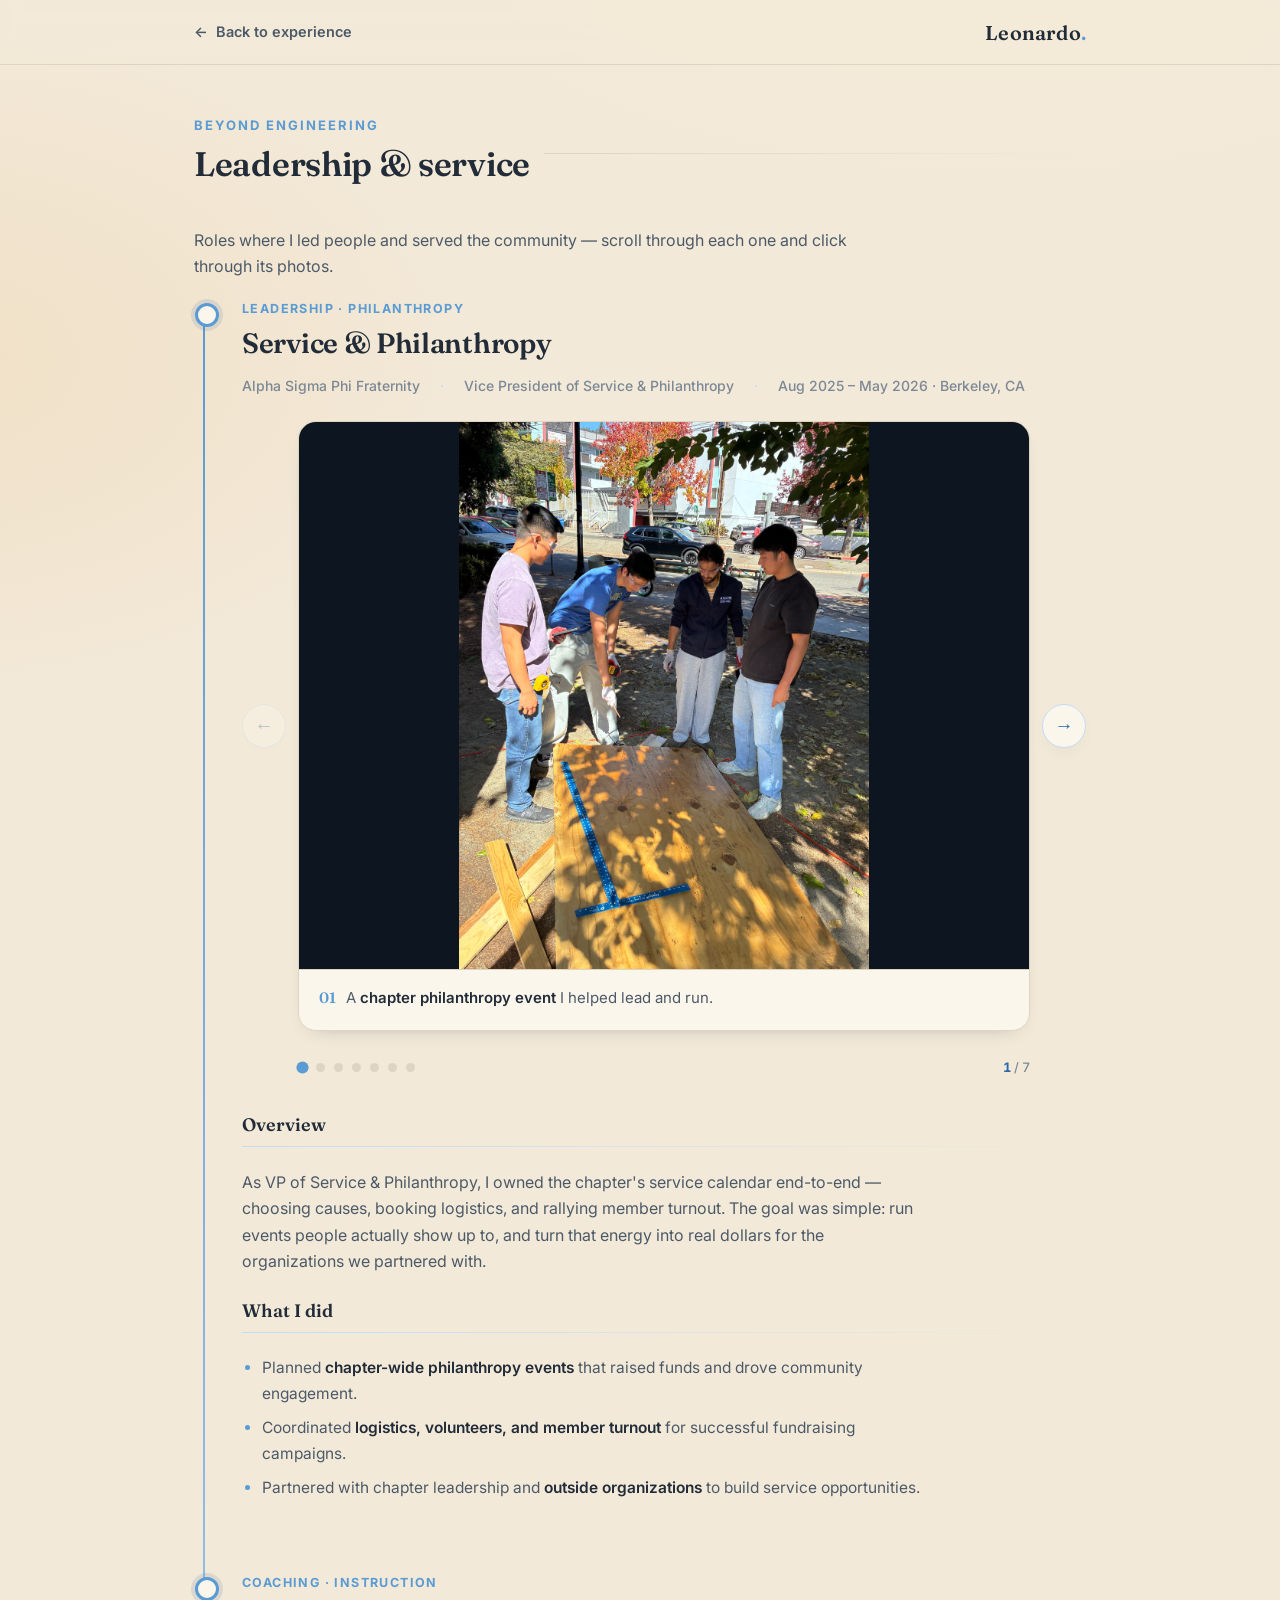
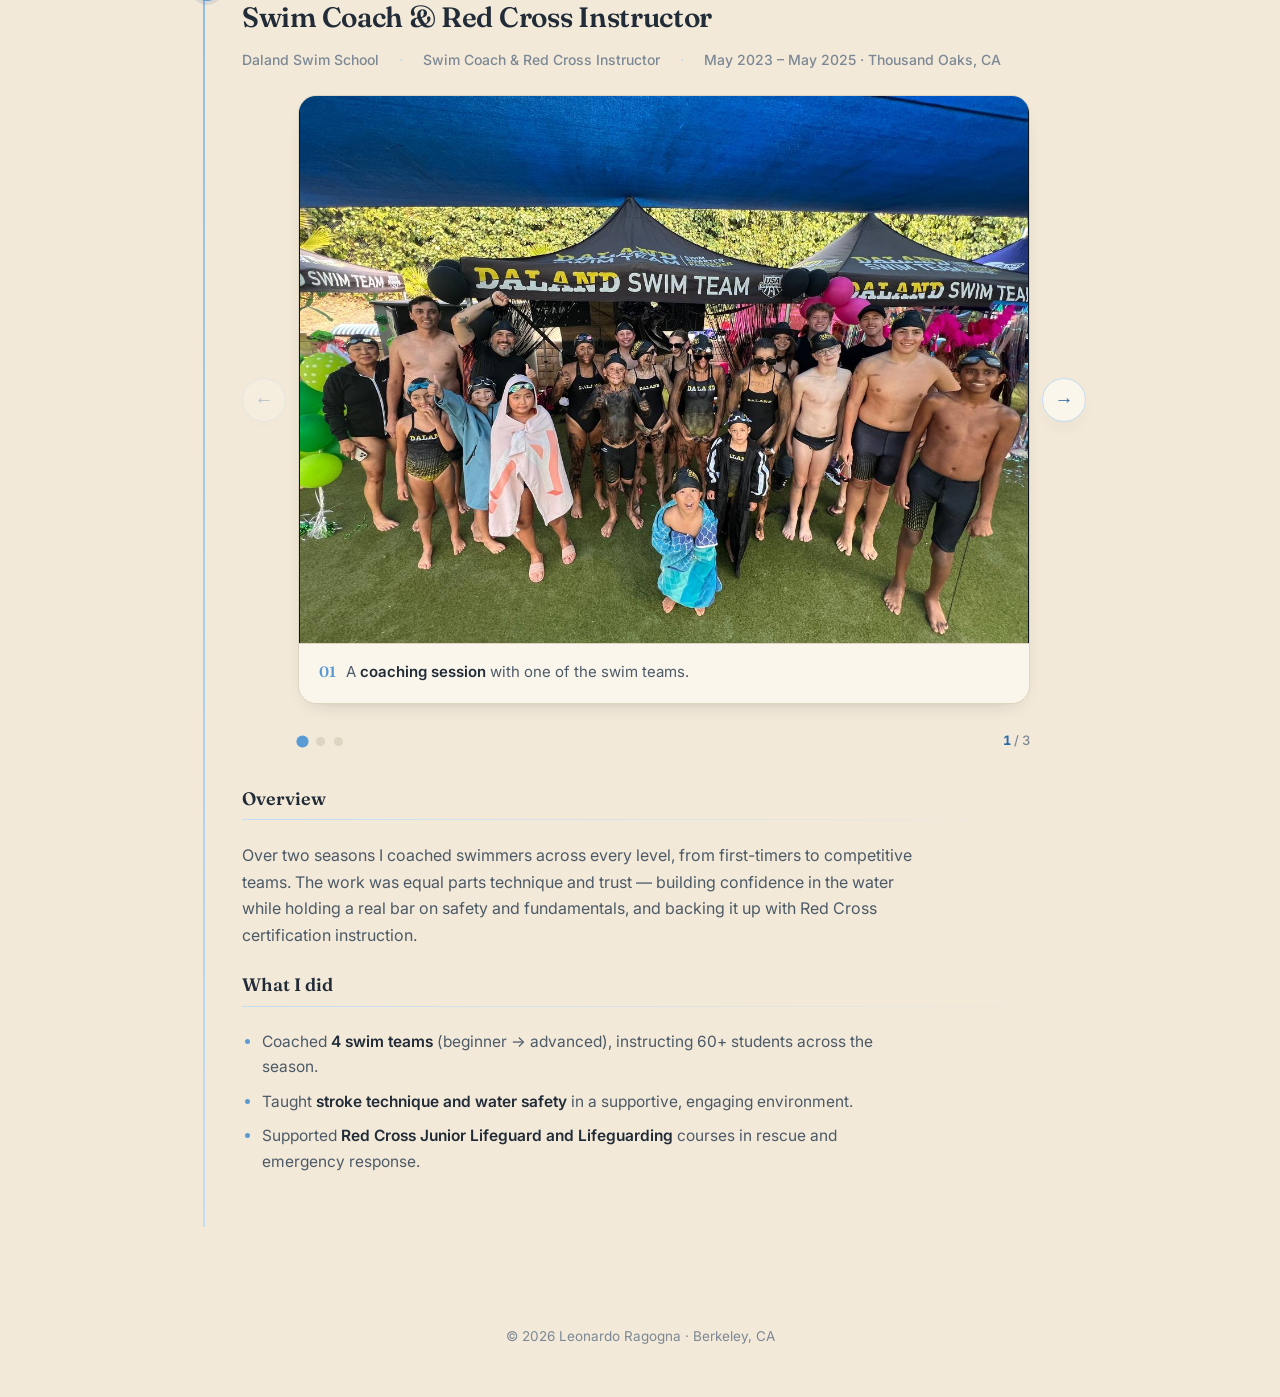
==== commit 1a794f02: "new changes" ====
--- a/leadership.html
+++ b/leadership.html
@@ -53,28 +53,52 @@
                 <div class="gtrack">
                   <figure class="gslide">
                     <div class="gmedia">
-                      <div class="gph"><div class="gph-frame"><div class="gph-dots"><i></i><i></i><i></i></div><div class="gph-art">🤝</div><div class="gph-tag">Photo coming soon</div></div></div>
+                      <img src="pics/philo/IMG_0532.jpeg" alt="Alpha Sigma Phi chapter philanthropy event" loading="eager" fetchpriority="high" />
                     </div>
-                    <figcaption><span class="gcap-k">01</span>A photo from a <strong>chapter philanthropy event</strong> will go here.</figcaption>
+                    <figcaption><span class="gcap-k">01</span>A <strong>chapter philanthropy event</strong> I helped lead and run.</figcaption>
                   </figure>
                   <figure class="gslide">
                     <div class="gmedia">
-                      <div class="gph"><div class="gph-frame"><div class="gph-dots"><i></i><i></i><i></i></div><div class="gph-art">📋</div><div class="gph-tag">Photo coming soon</div></div></div>
+                      <img src="pics/philo/IMG_0537.jpeg" alt="Members at a chapter service event" loading="lazy" />
                     </div>
-                    <figcaption><span class="gcap-k">02</span>Event <strong>planning &amp; volunteer coordination</strong> in action.</figcaption>
+                    <figcaption><span class="gcap-k">02</span>Rallying <strong>member turnout</strong> for the cause.</figcaption>
                   </figure>
                   <figure class="gslide">
                     <div class="gmedia">
-                      <div class="gph"><div class="gph-frame"><div class="gph-dots"><i></i><i></i><i></i></div><div class="gph-art">💙</div><div class="gph-tag">Photo coming soon</div></div></div>
+                      <img src="pics/philo/IMG_2381.jpeg" alt="Philanthropy fundraising activity" loading="lazy" />
                     </div>
-                    <figcaption><span class="gcap-k">03</span><strong>Community partnership</strong> or fundraising highlight.</figcaption>
+                    <figcaption><span class="gcap-k">03</span><strong>Fundraising</strong> in action at a chapter event.</figcaption>
+                  </figure>
+                  <figure class="gslide">
+                    <div class="gmedia">
+                      <img src="pics/philo/IMG_3466.jpeg" alt="Volunteer coordination at a service event" loading="lazy" />
+                    </div>
+                    <figcaption><span class="gcap-k">04</span>Event <strong>planning &amp; volunteer coordination</strong>.</figcaption>
+                  </figure>
+                  <figure class="gslide">
+                    <div class="gmedia">
+                      <img src="pics/philo/IMG_5888.jpeg" alt="Chapter members at a service and philanthropy event" loading="lazy" />
+                    </div>
+                    <figcaption><span class="gcap-k">05</span>Members coming together for a <strong>chapter service event</strong>.</figcaption>
+                  </figure>
+                  <figure class="gslide">
+                    <div class="gmedia">
+                      <img src="pics/philo/IMG_5900.jpeg" alt="Community partnership during a philanthropy event" loading="lazy" />
+                    </div>
+                    <figcaption><span class="gcap-k">06</span>Building <strong>community partnerships</strong> through service.</figcaption>
+                  </figure>
+                  <figure class="gslide">
+                    <div class="gmedia">
+                      <img src="pics/philo/IMG_6096.jpeg" alt="Chapter service and philanthropy highlight" loading="lazy" />
+                    </div>
+                    <figcaption><span class="gcap-k">07</span>A highlight from the chapter's <strong>service calendar</strong>.</figcaption>
                   </figure>
                 </div>
               </div>
               <button class="gbtn gnext" aria-label="Next slide">→</button>
               <div class="gfoot">
                 <div class="gdots"></div>
-                <div class="gcount"><span class="gnow">1</span> / <span class="gtotal">3</span></div>
+                <div class="gcount"><span class="gnow">1</span> / <span class="gtotal">7</span></div>
               </div>
             </div>
           </section>
@@ -115,21 +139,21 @@
                 <div class="gtrack">
                   <figure class="gslide">
                     <div class="gmedia">
-                      <div class="gph"><div class="gph-frame"><div class="gph-dots"><i></i><i></i><i></i></div><div class="gph-art">🏊</div><div class="gph-tag">Photo coming soon</div></div></div>
+                      <img src="pics/swim_coach/IMG_3119.JPG" alt="Coaching session with a swim team at Daland Swim School" loading="eager" fetchpriority="high" />
                     </div>
-                    <figcaption><span class="gcap-k">01</span>A <strong>coaching session</strong> with one of the swim teams will go here.</figcaption>
+                    <figcaption><span class="gcap-k">01</span>A <strong>coaching session</strong> with one of the swim teams.</figcaption>
                   </figure>
                   <figure class="gslide">
                     <div class="gmedia">
-                      <div class="gph"><div class="gph-frame"><div class="gph-dots"><i></i><i></i><i></i></div><div class="gph-art">🥽</div><div class="gph-tag">Photo coming soon</div></div></div>
+                      <img src="pics/swim_coach/IMG_3490.jpeg" alt="Teaching stroke technique and water safety" loading="lazy" />
                     </div>
                     <figcaption><span class="gcap-k">02</span><strong>Stroke technique &amp; water safety</strong> instruction.</figcaption>
                   </figure>
                   <figure class="gslide">
                     <div class="gmedia">
-                      <div class="gph"><div class="gph-frame"><div class="gph-dots"><i></i><i></i><i></i></div><div class="gph-art">🛟</div><div class="gph-tag">Photo coming soon</div></div></div>
+                      <img src="pics/swim_coach/IMG_9201.jpeg" alt="Poolside coaching and Red Cross instruction" loading="lazy" />
                     </div>
-                    <figcaption><span class="gcap-k">03</span><strong>Red Cross lifeguard certification</strong> course support.</figcaption>
+                    <figcaption><span class="gcap-k">03</span>Poolside coaching and <strong>Red Cross instruction</strong>.</figcaption>
                   </figure>
                 </div>
               </div>
--- a/css/styles.css
+++ b/css/styles.css
@@ -86,6 +86,27 @@
   .hero { grid-template-columns: 1fr; gap: 32px; text-align: center; }
 }
 
+.hero-photo {
+  justify-self: center;
+  width: clamp(180px, 24vw, 255px);
+  aspect-ratio: 1;
+  border-radius: 50%;
+  padding: 0;
+  background: none;
+  border: none;
+  box-shadow: var(--shadow);
+}
+.hero-photo img {
+  width: 100%;
+  height: 100%;
+  object-fit: cover;
+  border-radius: 50%;
+  display: block;
+}
+@media (max-width: 720px) {
+  .hero-photo { order: -1; }
+}
+
 .badge {
   display: inline-flex;
   align-items: center;
@@ -100,6 +121,8 @@
   border-radius: 999px;
   box-shadow: var(--shadow-sm);
 }
+.badge { text-decoration: none; transition: border-color .2s ease, box-shadow .2s ease, transform .2s ease; }
+a.badge:hover { color: var(--accent-deep); border-color: var(--accent); box-shadow: var(--shadow-sm), 0 0 0 3px rgba(90,155,212,0.12); transform: translateY(-1px); }
 .badge .dot {
   width: 8px; height: 8px; border-radius: 50%;
   background: var(--accent);
@@ -183,16 +206,24 @@
   filter: blur(2px);
   opacity: .9;
 }
-.portrait img,
+.portrait-frame,
 .portrait .fallback {
   position: relative;
   width: 230px;
   height: 230px;
   border-radius: 50%;
-  object-fit: cover;
-  object-position: center 22%;
+  overflow: hidden;
   border: 5px solid var(--surface);
   box-shadow: var(--shadow);
+  display: block;
+}
+.portrait-frame img {
+  width: 100%;
+  height: 100%;
+  object-fit: cover;
+  object-position: center top;
+  transform: scale(1.32);
+  transform-origin: center 18%;
   display: block;
 }
 .portrait .fallback {
